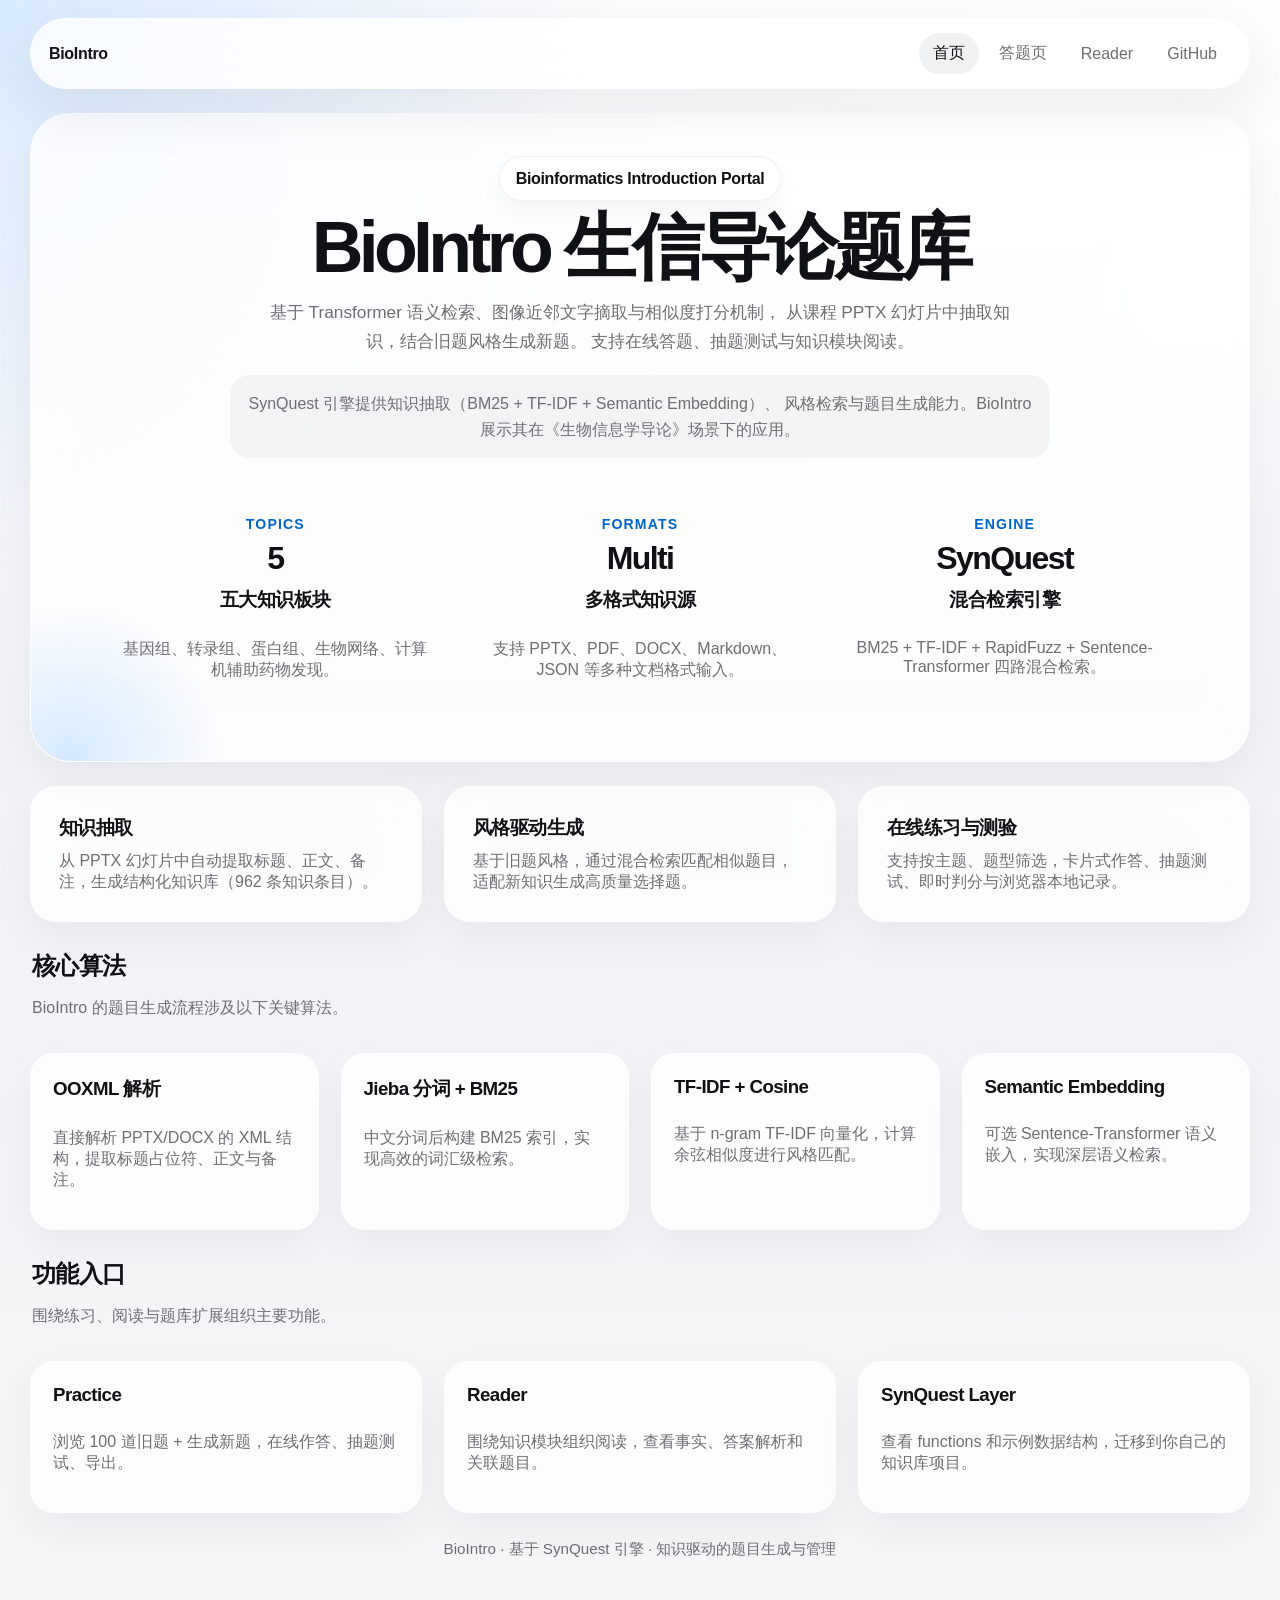
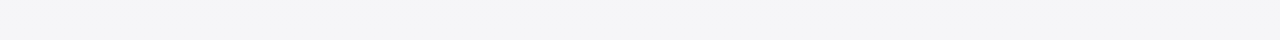
==== example/index.html @ 07edb394 "Initial commit: BioIntro knowledge-driven question bank system - Core SynQuest Python modules (knowl" ====
<!DOCTYPE html>
<html lang="zh-CN">
<head>
  <meta charset="UTF-8">
  <meta name="viewport" content="width=device-width, initial-scale=1.0">
  <title>BioIntro 生信导论题库</title>
  <meta name="description" content="BioIntro: knowledge-driven question bank for Bioinformatics Introduction course.">
  <link rel="stylesheet" href="assets/styles.css">
</head>
<body>
  <main class="page-shell">
    <nav class="page-nav">
      <a class="nav-brand" href="./">
        <span>BioIntro</span>
      </a>
      <div class="nav-links">
        <a href="./" aria-current="page">首页</a>
        <a href="./practice.html">答题页</a>
        <a href="./reader.html">Reader</a>
        <a href="https://github.com/Starry-49/BioIntro" target="_blank" rel="noreferrer">GitHub</a>
      </div>
    </nav>

    <section class="hero">
      <div class="hero-grid">
        <div class="hero-home-copy">
          <div class="hero-eyebrow">
            <span>Bioinformatics Introduction Portal</span>
          </div>
          <h1>BioIntro 生信导论题库</h1>
          <p class="hero-copy">
            基于 Transformer 语义检索、图像近邻文字摘取与相似度打分机制，
            从课程 PPTX 幻灯片中抽取知识，结合旧题风格生成新题。
            支持在线答题、抽题测试与知识模块阅读。
          </p>
          <div class="hero-note">
            SynQuest 引擎提供知识抽取（BM25 + TF-IDF + Semantic Embedding）、
            风格检索与题目生成能力。BioIntro 展示其在《生物信息学导论》场景下的应用。
          </div>
        </div>

        <div class="hero-home-aside hero-kpi-grid">
          <article class="hero-kpi">
            <span class="label">Topics</span>
            <span class="value">5</span>
            <h3>五大知识板块</h3>
            <p class="panel-subtitle">基因组、转录组、蛋白组、生物网络、计算机辅助药物发现。</p>
          </article>
          <article class="hero-kpi">
            <span class="label">Formats</span>
            <span class="value">Multi</span>
            <h3>多格式知识源</h3>
            <p class="panel-subtitle">支持 PPTX、PDF、DOCX、Markdown、JSON 等多种文档格式输入。</p>
          </article>
          <article class="hero-kpi">
            <span class="label">Engine</span>
            <span class="value">SynQuest</span>
            <h3>混合检索引擎</h3>
            <p class="panel-subtitle">BM25 + TF-IDF + RapidFuzz + Sentence-Transformer 四路混合检索。</p>
          </article>
        </div>
      </div>
    </section>

    <section class="feature-grid">
      <article class="feature-card">
        <h3>知识抽取</h3>
        <p class="panel-subtitle">从 PPTX 幻灯片中自动提取标题、正文、备注，生成结构化知识库（962 条知识条目）。</p>
      </article>
      <article class="feature-card">
        <h3>风格驱动生成</h3>
        <p class="panel-subtitle">基于旧题风格，通过混合检索匹配相似题目，适配新知识生成高质量选择题。</p>
      </article>
      <article class="feature-card">
        <h3>在线练习与测验</h3>
        <p class="panel-subtitle">支持按主题、题型筛选，卡片式作答、抽题测试、即时判分与浏览器本地记录。</p>
      </article>
    </section>

    <section class="section-panel home-section">
      <div class="section-title">
        <div>
          <h2>核心算法</h2>
          <p class="panel-subtitle">BioIntro 的题目生成流程涉及以下关键算法。</p>
        </div>
      </div>
      <div class="source-grid">
        <article class="source-item">
          <h3>OOXML 解析</h3>
          <p class="panel-subtitle">直接解析 PPTX/DOCX 的 XML 结构，提取标题占位符、正文与备注。</p>
        </article>
        <article class="source-item">
          <h3>Jieba 分词 + BM25</h3>
          <p class="panel-subtitle">中文分词后构建 BM25 索引，实现高效的词汇级检索。</p>
        </article>
        <article class="source-item">
          <h3>TF-IDF + Cosine</h3>
          <p class="panel-subtitle">基于 n-gram TF-IDF 向量化，计算余弦相似度进行风格匹配。</p>
        </article>
        <article class="source-item">
          <h3>Semantic Embedding</h3>
          <p class="panel-subtitle">可选 Sentence-Transformer 语义嵌入，实现深层语义检索。</p>
        </article>
      </div>
    </section>

    <section class="section-panel home-section">
      <div class="section-title">
        <div>
          <h2>功能入口</h2>
          <p class="panel-subtitle">围绕练习、阅读与题库扩展组织主要功能。</p>
        </div>
      </div>
      <div class="page-switch-grid">
        <article class="stage-card">
          <h3>Practice</h3>
          <p class="panel-subtitle">浏览 100 道旧题 + 生成新题，在线作答、抽题测试、导出。</p>
        </article>
        <article class="stage-card">
          <h3>Reader</h3>
          <p class="panel-subtitle">围绕知识模块组织阅读，查看事实、答案解析和关联题目。</p>
        </article>
        <article class="stage-card">
          <h3>SynQuest Layer</h3>
          <p class="panel-subtitle">查看 functions 和示例数据结构，迁移到你自己的知识库项目。</p>
        </article>
      </div>
    </section>

    <p class="footer-note">
      BioIntro &middot; 基于 SynQuest 引擎 &middot; 知识驱动的题目生成与管理
    </p>
  </main>
</body>
</html>
---- example/assets/styles.css ----
:root {
  --bg: #f5f5f7;
  --bg-soft: #fbfbfd;
  --surface: rgba(255, 255, 255, 0.78);
  --surface-strong: rgba(255, 255, 255, 0.94);
  --surface-muted: rgba(255, 255, 255, 0.62);
  --ink: #101114;
  --muted: #6e6e73;
  --line: rgba(15, 23, 42, 0.08);
  --line-strong: rgba(15, 23, 42, 0.14);
  --brand: #0a84ff;
  --brand-deep: #0066cc;
  --brand-soft: rgba(10, 132, 255, 0.1);
  --accent: #111111;
  --success: #1f8f52;
  --danger: #c63b16;
  --shadow-soft: 0 16px 40px rgba(15, 23, 42, 0.05);
  --shadow-strong: 0 28px 80px rgba(15, 23, 42, 0.08);
  --radius-2xl: 36px;
  --radius-xl: 28px;
  --radius-lg: 22px;
  --radius-md: 16px;
  --radius-sm: 12px;
  --page-width: 1380px;
  --content-width: 1220px;
}
*, *::before, *::after { box-sizing: border-box; }
html { scroll-behavior: smooth; }
body {
  margin: 0; min-height: 100vh; overflow-x: hidden; overflow-y: auto;
  font-family: -apple-system, BlinkMacSystemFont, "SF Pro Text", "PingFang SC", "Helvetica Neue", sans-serif;
  color: var(--ink);
  background:
    radial-gradient(circle at top left, rgba(10, 132, 255, 0.14), transparent 28%),
    radial-gradient(circle at 80% 0%, rgba(255, 255, 255, 0.92), transparent 30%),
    linear-gradient(180deg, #fcfcfe 0%, #f1f2f6 44%, #f6f6f8 100%);
}
a { color: inherit; text-decoration: none; }
img { display: block; max-width: 100%; }
button, input, select, textarea { font: inherit; }
.page-shell { max-width: var(--page-width); margin: 0 auto; padding: 18px 18px 80px; }
.page-nav {
  position: sticky; top: 14px; z-index: 40;
  display: flex; align-items: center; justify-content: space-between; gap: 20px;
  max-width: var(--content-width); margin: 0 auto; padding: 14px 18px;
  border-radius: 999px; background: rgba(255, 255, 255, 0.8);
  border: 1px solid rgba(255, 255, 255, 0.54);
  box-shadow: 0 18px 60px rgba(15, 23, 42, 0.08); backdrop-filter: blur(20px);
}
.nav-brand, .hero-eyebrow {
  display: inline-flex; align-items: center; gap: 14px;
  font-weight: 600; letter-spacing: -0.02em; line-height: 1.2;
}
.nav-brand span, .hero-eyebrow span { display: block; }
.hero-eyebrow {
  width: fit-content; padding: 12px 16px; border-radius: 999px;
  background: rgba(255, 255, 255, 0.58); border: 1px solid rgba(15, 23, 42, 0.06);
  box-shadow: 0 12px 24px rgba(15, 23, 42, 0.04);
}
.nav-links, .hero-links, .hero-actions, .panel-actions, .badge-row,
.quiz-controls, .stats-grid { display: flex; flex-wrap: wrap; align-items: center; gap: 12px; }
.nav-links { gap: 6px; }
.nav-links a {
  border-radius: 999px; padding: 10px 14px; color: var(--muted);
  transition: background-color 0.18s ease, color 0.18s ease;
}
.nav-links a:hover, .nav-links a[aria-current="page"] {
  background: rgba(15, 23, 42, 0.06); color: var(--ink);
}
.hero, .panel, .feature-card, .question-card, .knowledge-card,
.reader-card, .quiz-shell, .empty-state, .source-item, .stage-card {
  background: var(--surface); border: 1px solid rgba(255, 255, 255, 0.46);
  box-shadow: var(--shadow-soft); backdrop-filter: blur(18px);
  animation: rise-in 0.55s ease both;
}
@keyframes rise-in { from { opacity: 0; transform: translateY(20px); } to { opacity: 1; transform: translateY(0); } }
.hero {
  max-width: var(--content-width); margin: 24px auto 0; padding: 42px;
  border-radius: 40px; position: relative; overflow: hidden;
}
.hero::before {
  content: ""; position: absolute; inset: auto auto -24% -10%;
  width: 320px; height: 320px; border-radius: 50%;
  background: radial-gradient(circle, rgba(10, 132, 255, 0.16), transparent 68%); pointer-events: none;
}
.hero::after {
  content: ""; position: absolute; inset: 10% -5% auto auto;
  width: 220px; height: 220px; border-radius: 50%;
  background: radial-gradient(circle, rgba(255, 255, 255, 0.78), transparent 72%); pointer-events: none;
}
.hero-inner, .hero-grid, .hero-home-copy, .hero-home-aside { position: relative; z-index: 1; }
.hero-grid { display: grid; grid-template-columns: 1fr; gap: 28px; align-items: end; justify-items: center; text-align: center; }
.hero-home-copy, .hero-home-aside { display: flex; flex-direction: column; }
.hero-home-copy { align-items: center; width: 100%; }
.hero-home-aside { width: min(100%, 1080px); margin-top: 8px; }
.hero-kpi-grid { display: grid; gap: 14px; grid-template-columns: repeat(3, minmax(0, 1fr)); }
.hero h1 { margin: 14px 0 18px; font-size: clamp(2.8rem, 5.6vw, 5rem); line-height: 0.9; letter-spacing: -0.065em; font-weight: 700; }
.hero-copy { max-width: 760px; margin: 0 auto; font-size: 1.08rem; line-height: 1.72; color: var(--muted); }
.hero-note { max-width: 820px; margin: 18px auto 0; padding: 16px 18px; border-radius: 20px; background: rgba(15, 23, 42, 0.04); color: var(--muted); line-height: 1.6; text-align: center; }
.hero-actions { margin-top: 32px; column-gap: 16px; row-gap: 14px; justify-content: center; }
.hero-kpi, .source-item, .stage-card { border-radius: 24px; padding: 22px; display: flex; flex-direction: column; min-height: 100%; }
.hero-kpi h3, .source-item h3, .stage-card h3, .feature-card h3,
.panel h2, .section-title h2, .reader-card h3, .knowledge-card h3,
.question-card h3, .quiz-shell h3 { margin: 0 0 10px; letter-spacing: -0.03em; }
.hero-kpi .value { display: block; margin-bottom: 10px; font-size: 2rem; font-weight: 700; letter-spacing: -0.05em; }
.hero-kpi .label { display: inline-block; margin-bottom: 8px; color: var(--brand-deep); font-size: 0.88rem; font-weight: 600; text-transform: uppercase; letter-spacing: 0.08em; }
.panel-subtitle, .muted { color: var(--muted); }
.button {
  display: inline-flex; align-items: center; justify-content: center; gap: 8px;
  min-height: 48px; padding: 12px 22px; border-radius: 999px;
  border: 1px solid transparent; cursor: pointer; line-height: 1.1; white-space: nowrap;
  transition: transform 0.18s ease, box-shadow 0.18s ease, border-color 0.18s ease, background-color 0.18s ease;
}
.button:hover { transform: translateY(-1px); }
.button:disabled { opacity: 0.5; cursor: not-allowed; transform: none; }
.button-primary { background: linear-gradient(180deg, #0a84ff, #0071e3); color: #ffffff; box-shadow: 0 18px 30px rgba(10, 132, 255, 0.22); }
.button-secondary { background: rgba(255, 255, 255, 0.74); color: var(--ink); border-color: rgba(15, 23, 42, 0.08); }
.button-tertiary { background: transparent; color: var(--brand-deep); border-color: rgba(10, 132, 255, 0.18); }
.button-danger { background: rgba(198, 59, 22, 0.08); color: var(--danger); border-color: rgba(198, 59, 22, 0.16); }
.feature-grid, .source-grid, .page-switch-grid, .guide-strip,
.knowledge-list, .question-list, .reader-list, .content-stack { display: grid; gap: 22px; }
.feature-grid, .page-switch-grid { grid-template-columns: repeat(3, minmax(0, 1fr)); max-width: var(--content-width); width: 100%; margin: 24px auto 0; }
.source-grid { grid-template-columns: repeat(4, minmax(0, 1fr)); max-width: var(--content-width); width: 100%; margin: 24px auto 0; }
.guide-strip { grid-template-columns: repeat(5, minmax(0, 1fr)); margin-top: 20px; }
.feature-card { border-radius: 26px; padding: 28px; display: flex; flex-direction: column; min-height: 100%; }
.feature-card p { margin: 0; }
.section-panel, .panel { border-radius: var(--radius-2xl); padding: 26px; }
.section-panel { max-width: var(--content-width); width: 100%; margin: 24px auto 0; }
.home-section { padding: 0; }
.home-section .section-title { padding: 4px 2px 0; }
.home-section .page-switch-grid, .home-section .source-grid { max-width: none; margin-top: 18px; }
.section-title, .panel-title, .question-header, .quiz-headline, .practice-title-row {
  display: flex; justify-content: space-between; align-items: flex-start; gap: 14px;
}
.section-title-stack { align-items: center; }
.panel-actions { margin-top: 20px; column-gap: 14px; row-gap: 14px; }
.workspace-guide .button { width: 100%; }
.workspace-switch.active { background: linear-gradient(180deg, #0a84ff, #0071e3); color: #ffffff; border-color: transparent; box-shadow: 0 18px 30px rgba(10, 132, 255, 0.22); }
.stats-grid { margin-top: 26px; }
.stats-grid-wide { justify-content: center; }
.stat-tile {
  min-width: 150px; flex: 1 1 150px; max-width: 180px;
  padding: 20px 18px; border-radius: 22px;
  background: rgba(255, 255, 255, 0.6); border: 1px solid rgba(15, 23, 42, 0.06);
}
.stat-tile .value { display: block; font-size: 1.92rem; font-weight: 700; letter-spacing: -0.06em; }
.stat-tile .label { display: block; margin-top: 6px; color: var(--muted); font-size: 0.93rem; }
.workspace-shell { display: grid; grid-template-columns: 320px minmax(0, 1fr); gap: 24px; max-width: var(--content-width); margin: 24px auto 0; }
.workspace-sidebar { display: grid; gap: 18px; align-self: start; position: sticky; top: 92px; }
.workspace-main, .reader-main { display: grid; gap: 22px; }
.field { display: grid; gap: 8px; }
.field + .field { margin-top: 16px; }
.field label { font-size: 0.94rem; font-weight: 600; }
.text-input, .select-input, .number-input, .textarea-input {
  width: 100%; padding: 14px 15px; border-radius: 16px;
  border: 1px solid rgba(15, 23, 42, 0.08); background: rgba(255, 255, 255, 0.92); color: var(--ink);
}
.text-input:focus, .select-input:focus, .number-input:focus, .textarea-input:focus { outline: none; border-color: rgba(10, 132, 255, 0.3); box-shadow: 0 0 0 4px rgba(10, 132, 255, 0.08); }
.chip-group, .badge-row { display: flex; flex-wrap: wrap; gap: 10px; }
.chip, .tag, .status-pill {
  display: inline-flex; align-items: center; justify-content: center; gap: 6px;
  border-radius: 999px; padding: 8px 12px;
  border: 1px solid rgba(15, 23, 42, 0.08); background: rgba(255, 255, 255, 0.7);
  color: var(--muted); font-size: 0.9rem;
}
.chip { cursor: pointer; }
.chip-count { display: inline-flex; align-items: center; justify-content: center; min-width: 22px; min-height: 22px; padding: 0 6px; border-radius: 999px; background: rgba(15, 23, 42, 0.06); font-size: 0.82rem; line-height: 1; }
.chip.active, .tree-item.active { background: rgba(10, 132, 255, 0.1); border-color: rgba(10, 132, 255, 0.18); color: var(--brand-deep); }
.tag-brand { background: rgba(10, 132, 255, 0.1); color: var(--brand-deep); border-color: rgba(10, 132, 255, 0.14); }
.tag-accent { background: rgba(15, 23, 42, 0.05); color: var(--ink); }
.tag-dark { background: rgba(110, 110, 115, 0.08); color: var(--muted); }
.tag-origin { background: rgba(86, 90, 255, 0.08); color: #4a43c5; border-color: rgba(86, 90, 255, 0.12); }
.knowledge-list-wide { grid-template-columns: repeat(2, minmax(0, 1fr)); }
.knowledge-card, .question-card, .reader-card, .quiz-shell { border-radius: 28px; padding: 24px; }
.knowledge-card, .question-card, .tree-item, .source-item, .stage-card { transition: transform 0.18s ease, border-color 0.18s ease, box-shadow 0.18s ease; }
.knowledge-card:hover, .question-card:hover, .tree-item:hover, .source-item:hover, .stage-card:hover { transform: translateY(-2px); border-color: var(--line-strong); box-shadow: var(--shadow-strong); }
.knowledge-card.active { border-color: rgba(10, 132, 255, 0.18); box-shadow: 0 20px 48px rgba(10, 132, 255, 0.08); }
.tabbed-panel.hidden { display: none; }
.question-list { grid-template-columns: 1fr; }
.question-title { margin: 0; font-size: 1.18rem; line-height: 1.65; }
.question-options, .answer-options { display: grid; gap: 12px; margin-top: 14px; }
.answer-options-grid { grid-template-columns: repeat(2, minmax(0, 1fr)); }
.option, .answer-option { padding: 14px 16px; border-radius: 18px; border: 1px solid rgba(15, 23, 42, 0.08); background: rgba(255, 255, 255, 0.84); }
.answer-option { display: grid; grid-template-columns: auto auto 1fr; align-items: start; gap: 12px; cursor: pointer; transition: border-color 0.18s ease, box-shadow 0.18s ease, background-color 0.18s ease; }
.answer-option input { margin-top: 5px; }
.answer-option:hover { border-color: rgba(10, 132, 255, 0.2); background: rgba(255, 255, 255, 0.92); }
.answer-option:has(input:checked) { border-color: rgba(10, 132, 255, 0.24); background: rgba(10, 132, 255, 0.08); box-shadow: 0 12px 24px rgba(10, 132, 255, 0.08); }
.answer-option-key { display: inline-flex; align-items: center; justify-content: center; min-width: 28px; min-height: 28px; padding: 0 8px; border-radius: 999px; background: rgba(15, 23, 42, 0.06); color: var(--ink); font-size: 0.86rem; font-weight: 700; line-height: 1; }
.answer-option-text { display: block; line-height: 1.55; }
.practice-shell, .analysis-box, .quiz-result, .callout, .reader-summary, .practice-feedback { border-radius: 20px; border: 1px solid rgba(15, 23, 42, 0.07); background: rgba(255, 255, 255, 0.74); padding: 18px; }
.question-card, .practice-shell, .analysis-box, .quiz-result, .reader-card { display: grid; gap: 16px; }
.question-card .panel-actions { margin-top: 6px; }
.callout { background: linear-gradient(180deg, rgba(10, 132, 255, 0.08), rgba(255, 255, 255, 0.82)); }
.practice-feedback.correct { border-color: rgba(31, 143, 82, 0.14); background: rgba(31, 143, 82, 0.08); }
.practice-feedback.wrong { border-color: rgba(198, 59, 22, 0.16); background: rgba(198, 59, 22, 0.08); }
.analysis-box.hidden, .quiz-shell.hidden { display: none; }
.progress-bar { width: 100%; height: 10px; border-radius: 999px; overflow: hidden; background: rgba(15, 23, 42, 0.08); }
.progress-value { height: 100%; background: linear-gradient(90deg, #0a84ff, #54a6ff); }
.score-badge { padding: 10px 14px; border-radius: 999px; background: rgba(10, 132, 255, 0.1); color: var(--brand-deep); font-weight: 600; }
.reader-layout { display: grid; grid-template-columns: 320px minmax(0, 1fr); gap: 24px; max-width: var(--content-width); margin: 24px auto 0; }
.reader-sidebar { display: grid; gap: 18px; align-self: start; position: sticky; top: 92px; }
.tree-list { display: grid; gap: 10px; max-height: 400px; overflow-y: auto; }
.tree-item { text-align: left; padding: 15px 16px; border-radius: 18px; border: 1px solid rgba(15, 23, 42, 0.08); background: rgba(255, 255, 255, 0.8); cursor: pointer; }
.tree-item strong, .question-card strong, .reader-card strong { letter-spacing: -0.02em; }
.empty-state { border-radius: 28px; padding: 54px 28px; text-align: center; }
.footer-note { max-width: var(--content-width); margin: 26px auto 0; text-align: center; color: var(--muted); font-size: 0.95rem; }
.code { font-family: ui-monospace, SFMono-Regular, Menlo, Monaco, Consolas, monospace; }

@media (max-width: 1100px) {
  .hero-grid, .feature-grid, .source-grid, .page-switch-grid, .guide-strip,
  .knowledge-list-wide, .workspace-shell, .reader-layout, .hero-kpi-grid { grid-template-columns: 1fr; }
  .page-nav, .workspace-sidebar, .reader-sidebar { position: static; }
}
@media (max-width: 760px) {
  .page-shell { padding: 14px 12px 56px; }
  .page-nav, .hero, .section-panel, .panel, .feature-card, .question-card,
  .knowledge-card, .reader-card, .quiz-shell, .source-item, .stage-card { padding: 18px; }
  .hero h1 { font-size: 2.9rem; }
  .page-nav, .section-title, .panel-title, .quiz-headline, .question-header, .practice-title-row { flex-direction: column; align-items: flex-start; }
  .answer-options-grid { grid-template-columns: 1fr; }
}
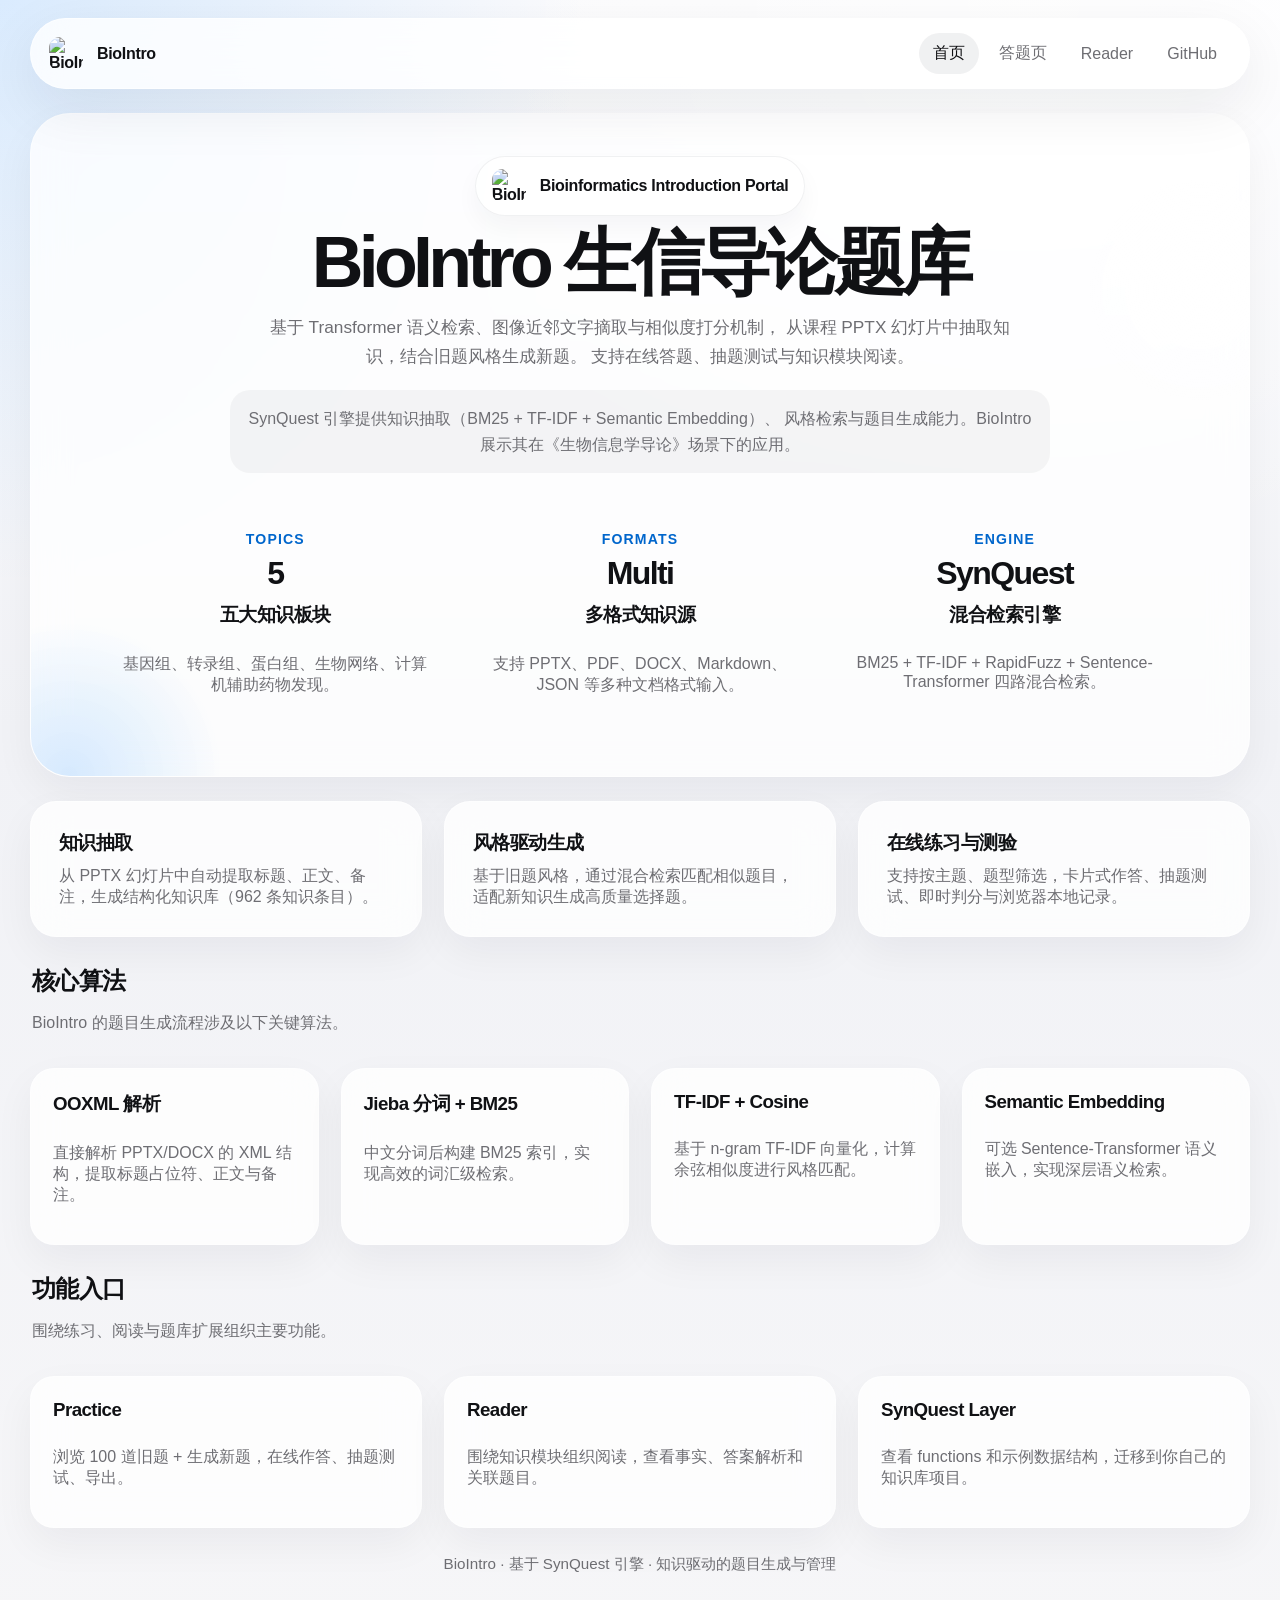
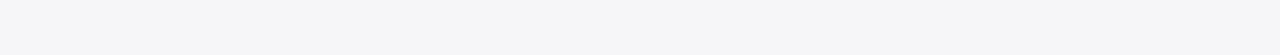
==== commit 0a28f824: "Add logo to nav bars, hero sections, and README Co-Authored-By: Claude Opus 4.6 (1M context) <norepl" ====
--- a/example/index.html
+++ b/example/index.html
@@ -11,6 +11,7 @@
   <main class="page-shell">
     <nav class="page-nav">
       <a class="nav-brand" href="./">
+        <img src="../logo.png" alt="BioIntro logo">
         <span>BioIntro</span>
       </a>
       <div class="nav-links">
@@ -25,6 +26,7 @@
       <div class="hero-grid">
         <div class="hero-home-copy">
           <div class="hero-eyebrow">
+            <img src="../logo.png" alt="BioIntro logo">
             <span>Bioinformatics Introduction Portal</span>
           </div>
           <h1>BioIntro 生信导论题库</h1>
--- a/example/assets/styles.css
+++ b/example/assets/styles.css
@@ -51,6 +51,7 @@
   display: inline-flex; align-items: center; gap: 14px;
   font-weight: 600; letter-spacing: -0.02em; line-height: 1.2;
 }
+.nav-brand img, .hero-eyebrow img { width: 34px; height: 34px; border-radius: 11px; flex-shrink: 0; align-self: center; }
 .nav-brand span, .hero-eyebrow span { display: block; }
 .hero-eyebrow {
   width: fit-content; padding: 12px 16px; border-radius: 999px;
